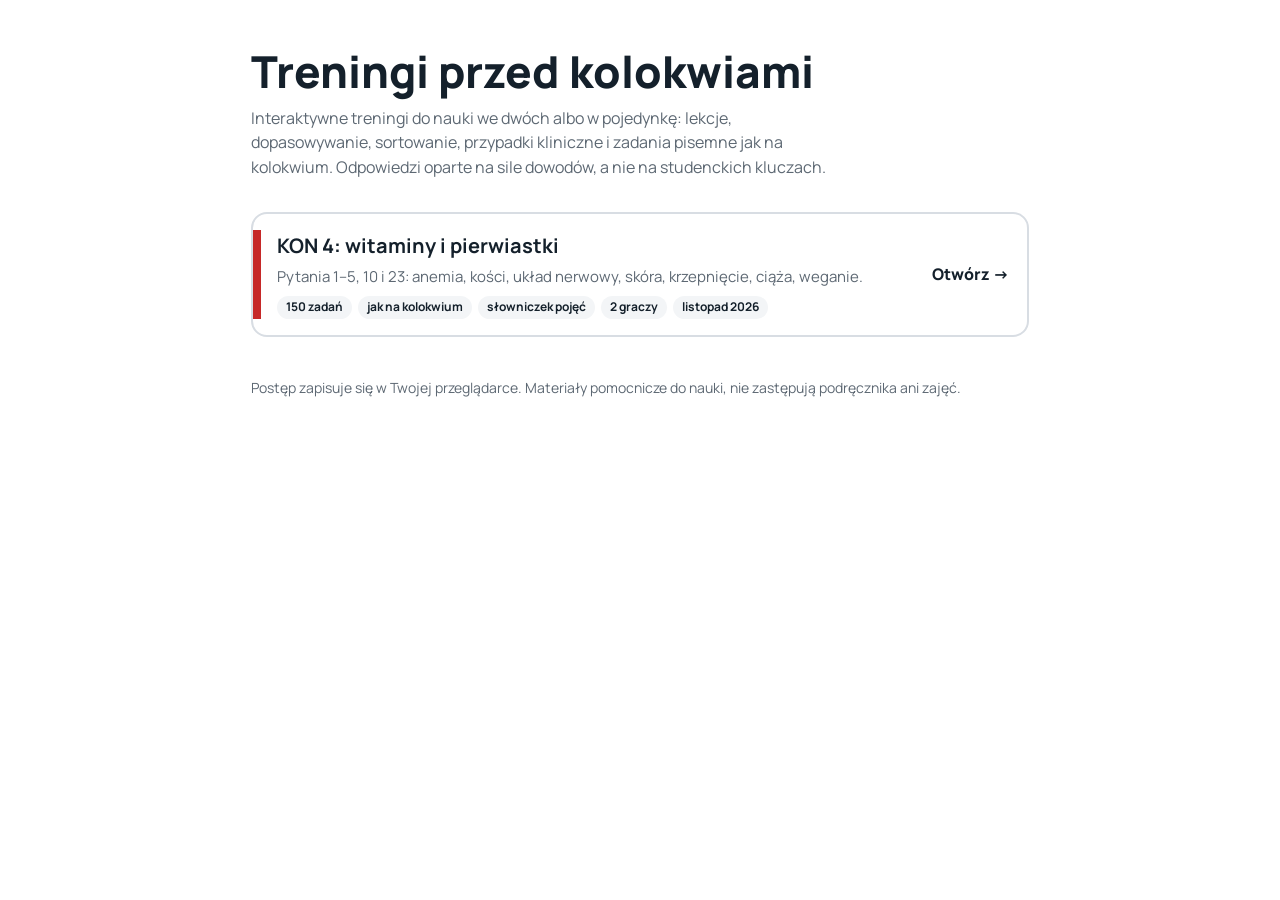
==== index.html @ 4b5f9da5 "Treningi przed kolokwiami: spis + KON 4 (witaminy i pierwiastki) Co-Authored-By: Claude Opus 5.5 <no" ====
<!DOCTYPE html>
<html lang="pl">
<head>
<meta charset="utf-8">
<meta name="viewport" content="width=device-width, initial-scale=1">
<title>Treningi przed kolokwiami</title>
<link rel="preconnect" href="https://fonts.googleapis.com">
<link href="https://fonts.googleapis.com/css2?family=Manrope:wght@400;600;800&display=swap" rel="stylesheet">
<style>
:root{color-scheme:light dark;--bg:light-dark(#fff,#111418);--panel:light-dark(#f3f5f7,#1a1f25);--line:light-dark(#d8dde3,#2c333b);--ink:light-dark(#14202b,#e9edf1);--mute:light-dark(#5d6873,#9aa5b0)}
*{box-sizing:border-box}
body{margin:0;background:var(--bg);color:var(--ink);font:16px/1.55 Manrope,system-ui,sans-serif}
.wrap{max-width:880px;margin:0 auto;padding:48px max(4vw,16px) 64px}
h1{font-size:clamp(30px,5vw,44px);line-height:1.08;margin:0 0 10px;font-weight:800;text-wrap:balance}
.lead{color:var(--mute);margin:0 0 32px;max-width:60ch}
.list{display:grid;gap:14px}
.card{display:grid;grid-template-columns:8px minmax(0,1fr) auto;gap:16px;align-items:center;border:2px solid var(--line);border-radius:16px;padding:16px 18px 16px 0;text-decoration:none;color:inherit;background:var(--bg);overflow:hidden}
.card:hover,.card:focus-visible{border-color:var(--ink);outline:none}
.card .bar{align-self:stretch}
.card h2{margin:0 0 4px;font-size:20px}
.card p{margin:0;color:var(--mute);font-size:15px}
.meta{display:flex;flex-wrap:wrap;gap:6px;margin-top:8px}
.meta span{font-size:12px;font-weight:700;border-radius:999px;padding:2px 9px;background:var(--panel)}
.go{font-weight:800;white-space:nowrap}
footer{margin-top:40px;color:var(--mute);font-size:14px}
@media(max-width:520px){.card{grid-template-columns:6px minmax(0,1fr)}.go{display:none}}
</style>
</head>
<body>
<main class="wrap">
  <h1>Treningi przed kolokwiami</h1>
  <p class="lead">Interaktywne treningi do nauki we dwóch albo w pojedynkę: lekcje, dopasowywanie, sortowanie, przypadki kliniczne i zadania pisemne jak na kolokwium. Odpowiedzi oparte na sile dowodów, a nie na studenckich kluczach.</p>
  <div class="list" id="list"></div>
  <footer>Postęp zapisuje się w Twojej przeglądarce. Materiały pomocnicze do nauki, nie zastępują podręcznika ani zajęć.</footer>
</main>
<script>
// Spis treningów: najnowsze na górze. Dodając trening, dopisz obiekt na początku tablicy.
const TRAININGS = [
  { href: 'kon4-witaminy/', title: 'KON 4: witaminy i pierwiastki', desc: 'Pytania 1–5, 10 i 23: anemia, kości, układ nerwowy, skóra, krzepnięcie, ciąża, weganie.', tags: ['150 zadań', 'jak na kolokwium', 'słowniczek pojęć', '2 graczy'], col: '#c62828', date: 'listopad 2026' },
];
const esc = s => String(s).replace(/[&<>"]/g, c => ({ '&': '&amp;', '<': '&lt;', '>': '&gt;', '"': '&quot;' }[c]));
document.getElementById('list').innerHTML = TRAININGS.map(t => `<a class="card" href="${esc(t.href)}"><span class="bar" style="background:${esc(t.col)}"></span><div><h2>${esc(t.title)}</h2><p>${esc(t.desc)}</p><div class="meta">${t.tags.map(x => `<span>${esc(x)}</span>`).join('')}<span>${esc(t.date)}</span></div></div><span class="go">Otwórz →</span></a>`).join('');
</script>
</body>
</html>
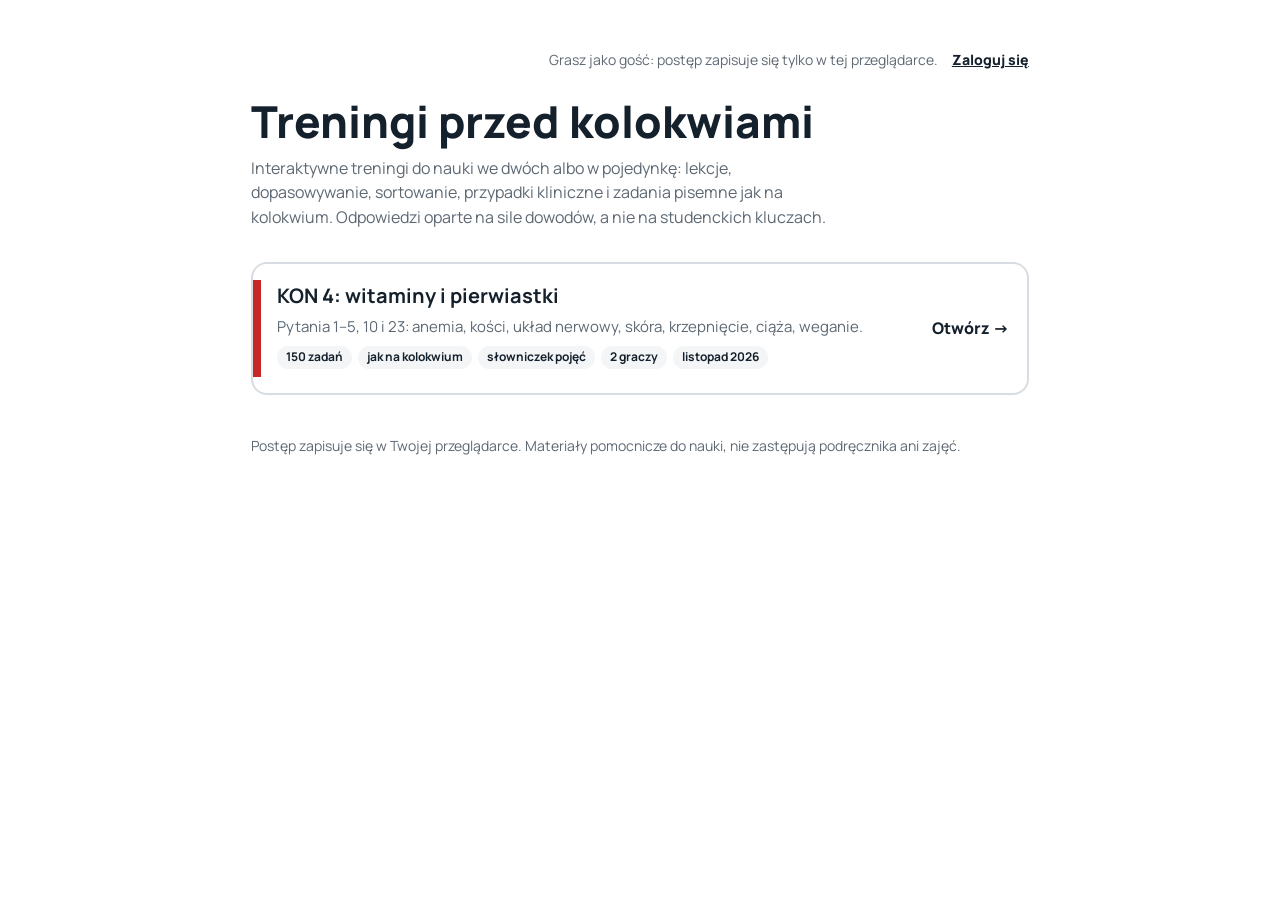
==== commit 52432d73: "Konta Supabase: logowanie, zapis postępu i wyników, zadania do poprawy Co-Authored-By: Claude Opus 5" ====
--- a/index.html
+++ b/index.html
@@ -22,24 +22,42 @@
 .meta{display:flex;flex-wrap:wrap;gap:6px;margin-top:8px}
 .meta span{font-size:12px;font-weight:700;border-radius:999px;padding:2px 9px;background:var(--panel)}
 .go{font-weight:800;white-space:nowrap}
+
+.kt-bar{display:flex;flex-wrap:wrap;gap:6px 14px;align-items:center;justify-content:flex-end;font-size:14px;margin-bottom:26px;min-height:24px}
+.kt-mute{color:var(--mute)}
+.kt-link{font:inherit;font-weight:800;background:none;border:0;padding:0;color:var(--ink);text-decoration:underline;cursor:pointer}
+.stats{margin-top:8px;font-size:14px;font-weight:700}
 footer{margin-top:40px;color:var(--mute);font-size:14px}
 @media(max-width:520px){.card{grid-template-columns:6px minmax(0,1fr)}.go{display:none}}
 </style>
 </head>
 <body>
 <main class="wrap">
+  <div class="kt-bar" id="ktBar"></div>
   <h1>Treningi przed kolokwiami</h1>
   <p class="lead">Interaktywne treningi do nauki we dwóch albo w pojedynkę: lekcje, dopasowywanie, sortowanie, przypadki kliniczne i zadania pisemne jak na kolokwium. Odpowiedzi oparte na sile dowodów, a nie na studenckich kluczach.</p>
   <div class="list" id="list"></div>
   <footer>Postęp zapisuje się w Twojej przeglądarce. Materiały pomocnicze do nauki, nie zastępują podręcznika ani zajęć.</footer>
 </main>
+<script src="vendor/supabase.js"></script>
+<script src="auth.js"></script>
 <script>
 // Spis treningów: najnowsze na górze. Dodając trening, dopisz obiekt na początku tablicy.
 const TRAININGS = [
-  { href: 'kon4-witaminy/', title: 'KON 4: witaminy i pierwiastki', desc: 'Pytania 1–5, 10 i 23: anemia, kości, układ nerwowy, skóra, krzepnięcie, ciąża, weganie.', tags: ['150 zadań', 'jak na kolokwium', 'słowniczek pojęć', '2 graczy'], col: '#c62828', date: 'listopad 2026' },
+  { id: 'kon4-witaminy', href: 'kon4-witaminy/', title: 'KON 4: witaminy i pierwiastki', desc: 'Pytania 1–5, 10 i 23: anemia, kości, układ nerwowy, skóra, krzepnięcie, ciąża, weganie.', tags: ['150 zadań', 'jak na kolokwium', 'słowniczek pojęć', '2 graczy'], col: '#c62828', date: 'listopad 2026' },
 ];
 const esc = s => String(s).replace(/[&<>"]/g, c => ({ '&': '&amp;', '<': '&lt;', '>': '&gt;', '"': '&quot;' }[c]));
-document.getElementById('list').innerHTML = TRAININGS.map(t => `<a class="card" href="${esc(t.href)}"><span class="bar" style="background:${esc(t.col)}"></span><div><h2>${esc(t.title)}</h2><p>${esc(t.desc)}</p><div class="meta">${t.tags.map(x => `<span>${esc(x)}</span>`).join('')}<span>${esc(t.date)}</span></div></div><span class="go">Otwórz →</span></a>`).join('');
+document.getElementById('list').innerHTML = TRAININGS.map(t => `<a class="card" href="${esc(t.href)}"><span class="bar" style="background:${esc(t.col)}"></span><div><h2>${esc(t.title)}</h2><p>${esc(t.desc)}</p><div class="meta">${t.tags.map(x => `<span>${esc(x)}</span>`).join('')}<span>${esc(t.date)}</span></div><div class="stats" data-stats="${esc(t.id)}"></div></div><span class="go">Otwórz →</span></a>`).join('');
+(async () => {
+  KT.renderBar(document.getElementById('ktBar'));
+  await KT.ready; if (!KT.user) return;
+  const rows = await KT.attempts();
+  document.querySelectorAll('[data-stats]').forEach(el => {
+    const r = rows.filter(x => x.training === el.dataset.stats); if (!r.length) { el.textContent = 'Jeszcze nie zaczęte.'; return; }
+    const uniq = new Set(r.map(x => x.task_id)).size, avg = Math.round(100 * r.reduce((a, x) => a + x.score, 0) / r.length), rev = KT.toReview(r).length;
+    el.textContent = `Twoje wyniki: ${uniq} różnych zadań, średnio ${avg}%, do poprawy: ${rev}`;
+  });
+})();
 </script>
 </body>
 </html>
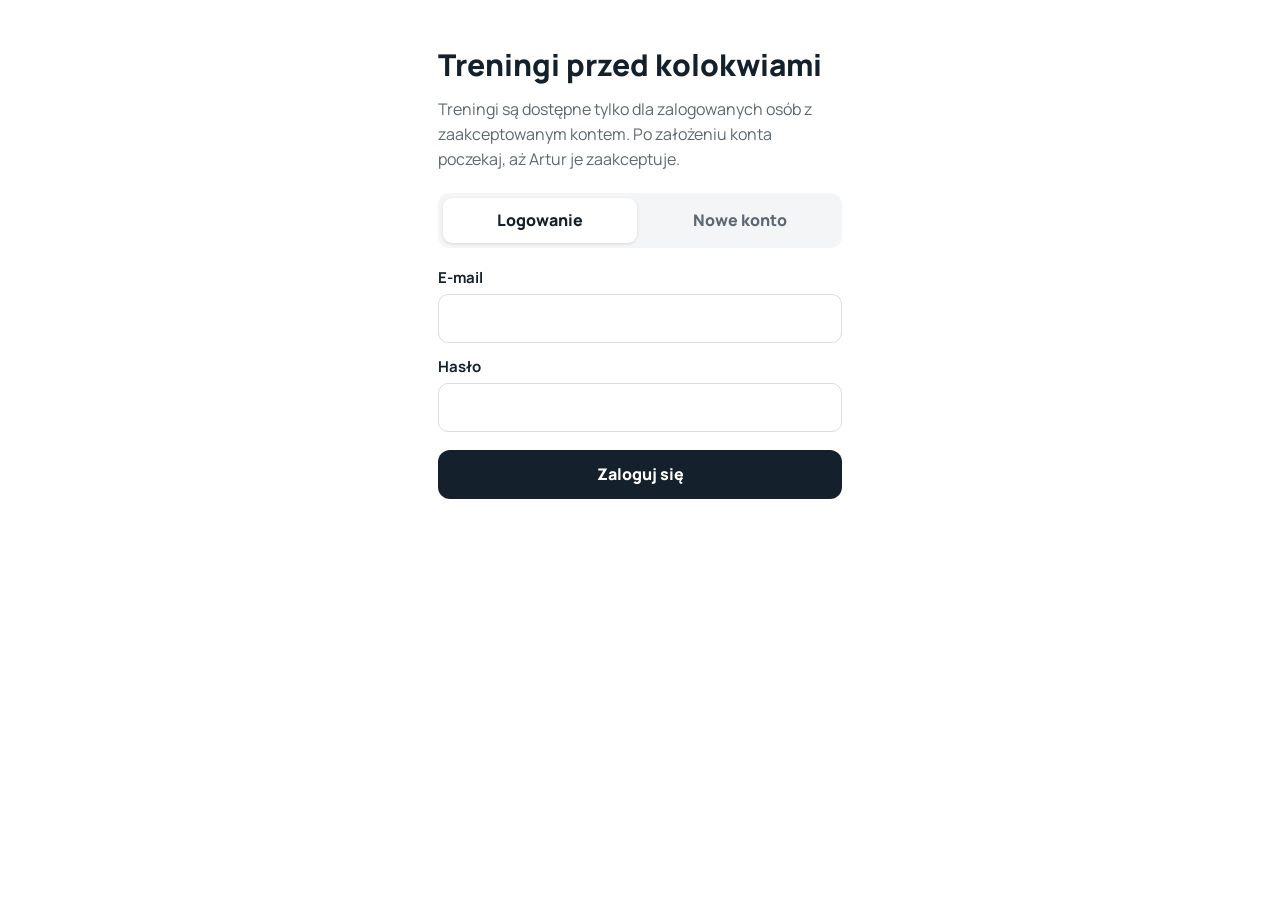
==== commit 9554eb96: "Publiczna skorupa: logowanie, spis, przeglądarka treningów, panel akceptacji; treści przeniesione do" ====
--- a/index.html
+++ b/index.html
@@ -3,54 +3,40 @@
 <head>
 <meta charset="utf-8">
 <meta name="viewport" content="width=device-width, initial-scale=1">
+<meta name="robots" content="noindex">
 <title>Treningi przed kolokwiami</title>
 <link rel="preconnect" href="https://fonts.googleapis.com">
 <link href="https://fonts.googleapis.com/css2?family=Manrope:wght@400;600;800&display=swap" rel="stylesheet">
-<style>
-:root{color-scheme:light dark;--bg:light-dark(#fff,#111418);--panel:light-dark(#f3f5f7,#1a1f25);--line:light-dark(#d8dde3,#2c333b);--ink:light-dark(#14202b,#e9edf1);--mute:light-dark(#5d6873,#9aa5b0)}
-*{box-sizing:border-box}
-body{margin:0;background:var(--bg);color:var(--ink);font:16px/1.55 Manrope,system-ui,sans-serif}
-.wrap{max-width:880px;margin:0 auto;padding:48px max(4vw,16px) 64px}
-h1{font-size:clamp(30px,5vw,44px);line-height:1.08;margin:0 0 10px;font-weight:800;text-wrap:balance}
-.lead{color:var(--mute);margin:0 0 32px;max-width:60ch}
-.list{display:grid;gap:14px}
-.card{display:grid;grid-template-columns:8px minmax(0,1fr) auto;gap:16px;align-items:center;border:2px solid var(--line);border-radius:16px;padding:16px 18px 16px 0;text-decoration:none;color:inherit;background:var(--bg);overflow:hidden}
-.card:hover,.card:focus-visible{border-color:var(--ink);outline:none}
-.card .bar{align-self:stretch}
-.card h2{margin:0 0 4px;font-size:20px}
-.card p{margin:0;color:var(--mute);font-size:15px}
-.meta{display:flex;flex-wrap:wrap;gap:6px;margin-top:8px}
-.meta span{font-size:12px;font-weight:700;border-radius:999px;padding:2px 9px;background:var(--panel)}
-.go{font-weight:800;white-space:nowrap}
-
-.kt-bar{display:flex;flex-wrap:wrap;gap:6px 14px;align-items:center;justify-content:flex-end;font-size:14px;margin-bottom:26px;min-height:24px}
-.kt-mute{color:var(--mute)}
-.kt-link{font:inherit;font-weight:800;background:none;border:0;padding:0;color:var(--ink);text-decoration:underline;cursor:pointer}
-.stats{margin-top:8px;font-size:14px;font-weight:700}
-footer{margin-top:40px;color:var(--mute);font-size:14px}
-@media(max-width:520px){.card{grid-template-columns:6px minmax(0,1fr)}.go{display:none}}
-</style>
+<link rel="stylesheet" href="shell.css">
 </head>
 <body>
 <main class="wrap">
   <div class="kt-bar" id="ktBar"></div>
   <h1>Treningi przed kolokwiami</h1>
-  <p class="lead">Interaktywne treningi do nauki we dwóch albo w pojedynkę: lekcje, dopasowywanie, sortowanie, przypadki kliniczne i zadania pisemne jak na kolokwium. Odpowiedzi oparte na sile dowodów, a nie na studenckich kluczach.</p>
+  <p class="lead">Interaktywne treningi do nauki we dwóch albo w pojedynkę: lekcje, dopasowywanie, sortowanie, przypadki kliniczne i zadania pisemne jak na kolokwium.</p>
+  <div id="state"><p class="mute">Sprawdzam konto…</p></div>
   <div class="list" id="list"></div>
-  <footer>Postęp zapisuje się w Twojej przeglądarce. Materiały pomocnicze do nauki, nie zastępują podręcznika ani zajęć.</footer>
+  <footer>Materiały pomocnicze do nauki, nie zastępują podręcznika ani zajęć.</footer>
 </main>
 <script src="vendor/supabase.js"></script>
 <script src="auth.js"></script>
 <script>
-// Spis treningów: najnowsze na górze. Dodając trening, dopisz obiekt na początku tablicy.
-const TRAININGS = [
-  { id: 'kon4-witaminy', href: 'kon4-witaminy/', title: 'KON 4: witaminy i pierwiastki', desc: 'Pytania 1–5, 10 i 23: anemia, kości, układ nerwowy, skóra, krzepnięcie, ciąża, weganie.', tags: ['150 zadań', 'jak na kolokwium', 'słowniczek pojęć', '2 graczy'], col: '#c62828', date: 'listopad 2026' },
-];
-const esc = s => String(s).replace(/[&<>"]/g, c => ({ '&': '&amp;', '<': '&lt;', '>': '&gt;', '"': '&quot;' }[c]));
-document.getElementById('list').innerHTML = TRAININGS.map(t => `<a class="card" href="${esc(t.href)}"><span class="bar" style="background:${esc(t.col)}"></span><div><h2>${esc(t.title)}</h2><p>${esc(t.desc)}</p><div class="meta">${t.tags.map(x => `<span>${esc(x)}</span>`).join('')}<span>${esc(t.date)}</span></div><div class="stats" data-stats="${esc(t.id)}"></div></div><span class="go">Otwórz →</span></a>`).join('');
 (async () => {
-  KT.renderBar(document.getElementById('ktBar'));
-  await KT.ready; if (!KT.user) return;
+  const $ = id => document.getElementById(id), esc = KT.esc;
+  KT.renderBar($('ktBar'));
+  await KT.ready;
+  if (!KT.sb) { $('state').innerHTML = '<div class="box bad">Serwer kont jest chwilowo niedostępny. Spróbuj później.</div>'; return; }
+  if (!KT.user) { location.replace(KT.loginUrl()); return; }
+  if (KT.member.status === 'rejected') { $('state').innerHTML = '<div class="box bad"><b>Dostęp nie został przyznany.</b> Jeśli to pomyłka, napisz do Artura.</div>'; return; }
+  if (!KT.approved()) { $('state').innerHTML = `<div class="box warn"><b>Twoje konto czeka na akceptację.</b><br>Gdy Artur je zaakceptuje, odśwież tę stronę i zobaczysz treningi. Zalogowano jako ${esc(KT.user.email)}.</div>`; return; }
+  $('state').innerHTML = '';
+  if (KT.isAdmin()) {
+    const { count } = await KT.sb.from('members').select('user_id', { count: 'exact', head: true }).eq('status', 'pending');
+    if (count) $('state').innerHTML = `<div class="box warn"><b>${count} ${count === 1 ? 'osoba czeka' : 'osoby czekają'} na akceptację.</b> <a class="kt-link" href="admin.html">Otwórz panel akceptacji</a></div>`;
+  }
+  const cat = await KT.catalog();
+  if (!cat || !cat.length) { $('list').innerHTML = '<div class="box">Nie udało się wczytać listy treningów (albo jeszcze żadnego nie ma).</div>'; return; }
+  $('list').innerHTML = cat.map(t => `<a class="card" href="t.html?id=${encodeURIComponent(t.id)}"><span class="bar" style="background:${esc(t.col || '#888')}"></span><div><h2>${esc(t.title)}</h2><p>${esc(t.desc || '')}</p><div class="meta">${(t.tags || []).map(x => `<span>${esc(x)}</span>`).join('')}${t.date ? `<span>${esc(t.date)}</span>` : ''}</div><div class="stats" data-stats="${esc(t.id)}"></div></div><span class="go">Otwórz →</span></a>`).join('');
   const rows = await KT.attempts();
   document.querySelectorAll('[data-stats]').forEach(el => {
     const r = rows.filter(x => x.training === el.dataset.stats); if (!r.length) { el.textContent = 'Jeszcze nie zaczęte.'; return; }
--- a/shell.css
+++ b/shell.css
@@ -0,0 +1,35 @@
+:root{color-scheme:light dark;--bg:light-dark(#fff,#111418);--panel:light-dark(#f3f5f7,#1a1f25);--line:light-dark(#d8dde3,#2c333b);--ink:light-dark(#14202b,#e9edf1);--mute:light-dark(#5d6873,#9aa5b0);--ok:light-dark(#1b8a4c,#4ccb84);--oks:light-dark(#e3f6eb,#11331f);--bad:light-dark(#c62828,#f26d6d);--bads:light-dark(#fde7e7,#3a1616);--warn:light-dark(#b7791f,#f0b44c);--warns:light-dark(#fff4dc,#3a2c10)}
+*{box-sizing:border-box}
+body{margin:0;background:var(--bg);color:var(--ink);font:16px/1.55 Manrope,system-ui,sans-serif}
+.wrap{max-width:880px;margin:0 auto;padding:24px max(4vw,16px) 64px}
+h1{font-size:clamp(30px,5vw,44px);line-height:1.08;margin:0 0 10px;font-weight:800;text-wrap:balance}
+h2{font-size:20px;margin:0 0 4px}
+.lead{color:var(--mute);margin:0 0 28px;max-width:60ch}
+.mute{color:var(--mute)}
+.kt-bar{display:flex;flex-wrap:wrap;gap:6px 16px;align-items:center;justify-content:flex-end;font-size:14px;margin-bottom:26px;min-height:24px}
+.kt-mute{color:var(--mute)}
+.kt-link{font:inherit;font-weight:800;background:none;border:0;padding:0;color:var(--ink);text-decoration:underline;cursor:pointer}
+.box{border:2px solid var(--line);border-radius:16px;padding:16px 18px;margin-bottom:14px}
+.box.warn{border-color:var(--warn);background:var(--warns)}
+.box.bad{border-color:var(--bad);background:var(--bads)}
+.list{display:grid;gap:14px}
+.card{display:grid;grid-template-columns:8px minmax(0,1fr) auto;gap:16px;align-items:center;border:2px solid var(--line);border-radius:16px;padding:16px 18px 16px 0;text-decoration:none;color:inherit;background:var(--bg);overflow:hidden}
+.card:hover,.card:focus-visible{border-color:var(--ink);outline:none}
+.card .bar{align-self:stretch}
+.card p{margin:0;color:var(--mute);font-size:15px}
+.meta{display:flex;flex-wrap:wrap;gap:6px;margin-top:8px}
+.meta span{font-size:12px;font-weight:700;border-radius:999px;padding:2px 9px;background:var(--panel)}
+.stats{margin-top:8px;font-size:14px;font-weight:700}
+.go{font-weight:800;white-space:nowrap}
+.btn{border:1px solid var(--line);background:var(--bg);color:var(--ink);border-radius:10px;padding:8px 14px;font:inherit;font-weight:800;cursor:pointer;min-height:40px}
+.btn.pri{background:var(--ink);color:var(--bg);border-color:var(--ink)}
+.btn:disabled{opacity:.5;cursor:default}
+table{width:100%;border-collapse:collapse;font-size:15px}
+th,td{text-align:left;padding:10px 8px;border-bottom:1px solid var(--line);vertical-align:middle}
+th{font-size:13px;color:var(--mute);font-weight:800}
+.pill{font-size:12px;font-weight:800;border-radius:999px;padding:2px 9px;white-space:nowrap}
+.pill.pending{background:var(--warns);color:var(--warn)}.pill.approved{background:var(--oks);color:var(--ok)}.pill.rejected{background:var(--bads);color:var(--bad)}
+.acts{display:flex;gap:6px;flex-wrap:wrap}
+footer{margin-top:40px;color:var(--mute);font-size:14px}
+[hidden]{display:none!important}
+@media(max-width:560px){.card{grid-template-columns:6px minmax(0,1fr)}.go{display:none}.hide-sm{display:none}}
